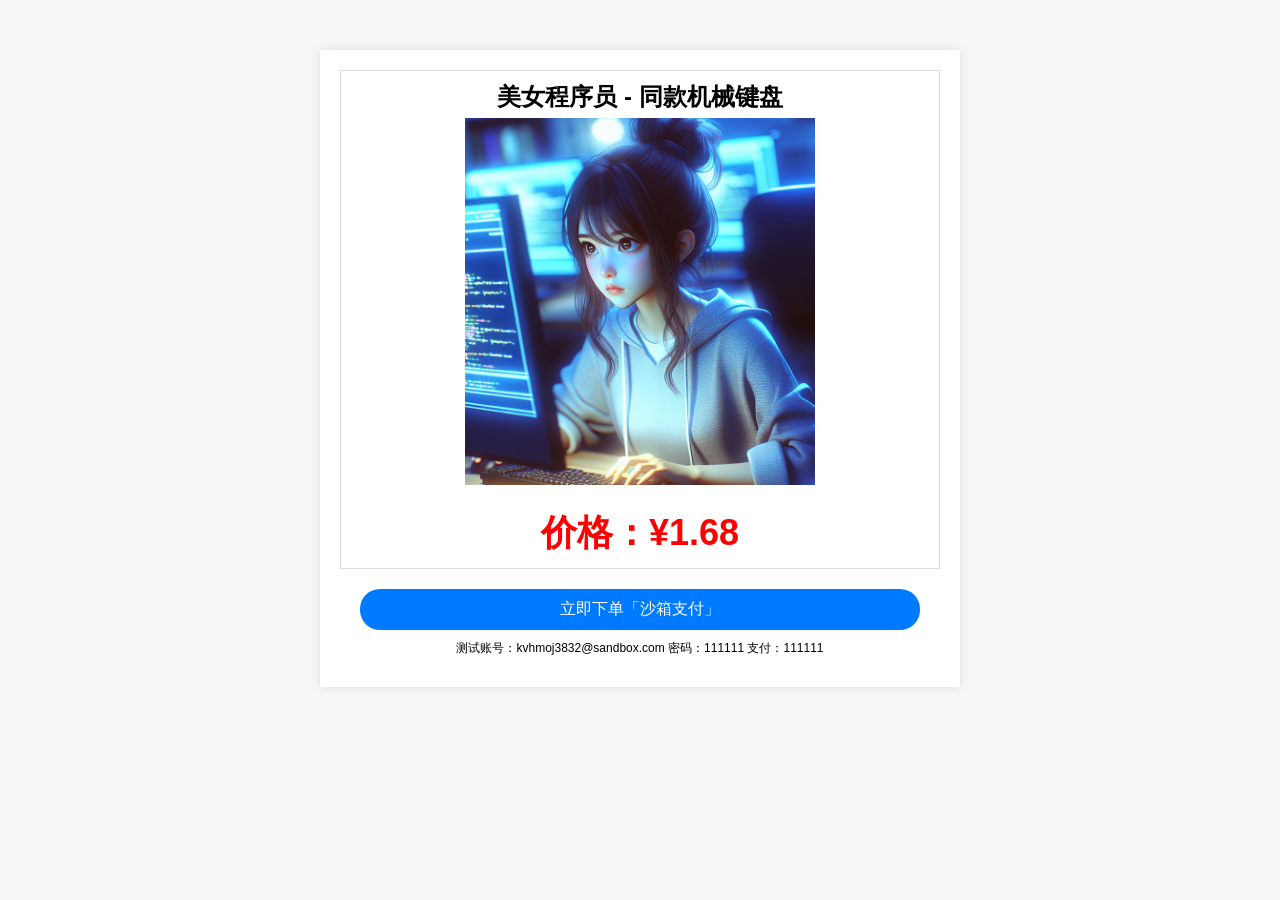
==== docs/dev-ops/nginx/html/index.html @ 2297f90f "回调" ====
<!DOCTYPE html>
<html lang="en">
<head>
    <meta charset="UTF-8">
    <meta name="viewport" content="width=device-width, initial-scale=1.0">
    <title>商品下单支付页</title>
    <style>
    body {
        font-family: Arial, sans-serif;
        margin: 0;
        padding: 0;
        background-color: #f7f7f7;
        text-align: center; /* 添加居中对齐 */
    }
    .container {
        max-width: 600px;
        margin: 50px auto;
        padding: 20px;
        background-color: #fff;
        box-shadow: 0 0 10px rgba(0, 0, 0, 0.1);
    }
    .product-info {
        margin-bottom: 20px;
        border: 1px solid #ddd; /* 添加边框 */
        padding: 10px; /* 添加内边距 */
        text-align: center; /* 添加居中对齐 */
    }
    .product-info h2 {
        margin: 0;
        margin-bottom: 5px;
    }
    .product-info p {
        font-size: 36px; /* 加大字体 */
        font-weight: bold; /* 加粗字体 */
        color: red; /* 字体颜色改为红色 */
        margin: 0; /* 移除默认的margin */
        margin-top: 20px;
    }
    .order-button {
        display: block;
        width: calc(100% - 40px); /* 减去padding的宽度 */
        padding: 10px;
        margin: 10px auto; /* 添加自动外边距实现居中 */
        font-size: 16px;
        color: #fff;
        background-color: #007bff;
        border: none;
        cursor: pointer;
        border-radius: 20px; /* 添加圆角 */
    }
    .order-button:hover {
        background-color: #0056b3;
    }
    .account-info {
        font-size: 12px; /* 设置字体大小为9号 */
        text-align: center; /* 居中对齐 */
        display: block; /* 使span表现得像块级元素 */
        margin: 10px 0; /* 添加上下外边距 */
    }
</style>
</head>
<body>
<div class="container">
    <div class="product-info">
        <h2>美女程序员 - 同款机械键盘</h2>

        <img width="350" src="images/sku-keyboard-001.png"/>
        <p>价格：¥1.68</p>
    </div>
    <button id="orderButton" class="order-button">立即下单「沙箱支付」</button>
    <span class="account-info">测试账号：kvhmoj3832@sandbox.com 密码：111111 支付：111111</span>
</div>

<script>
function getCookie(name) {
    let cookieArr = document.cookie.split(";");
    for(let i = 0; i < cookieArr.length; i++) {
        let cookiePair = cookieArr[i].split("=");
        if(name == cookiePair[0].trim()) {
            return decodeURIComponent(cookiePair[1]);
        }
    }
    return null;
}

document.getElementById('orderButton').addEventListener('click', function() {
    var userId = getCookie("loginToken");
    if (!userId) {
        window.location.href = "login.html"; // 跳转到登录页
        return;
    }

    var productId = "100010090091";
    var url = 'http://192.168.1.106:8080/api/v1/alipay/create_pay_order';

    var requestBody = {
        userId: userId,
        productId: productId
    };

    fetch(url, {
        method: 'POST',
        headers: {
            'Content-Type': 'application/json'
        },
        body: JSON.stringify(requestBody) // 将请求体转换为JSON字符串
    })
    .then(response => response.json()) // 解析JSON格式的响应
    .then(json => {
        if (json.code === "0000") { // 假设成功的code是"0000"
            var formHtml = json.data; // 获取data字段中的HTML表单字符串
            document.body.innerHTML += formHtml; // 将表单添加到页面上
            document.forms[0].submit(); // 自动提交表单
        } else {
            console.error('Error:', json.info); // 输出错误信息
        }
    })
    .catch(error => console.error('Error:', error));
});
</script>
</body>
</html>
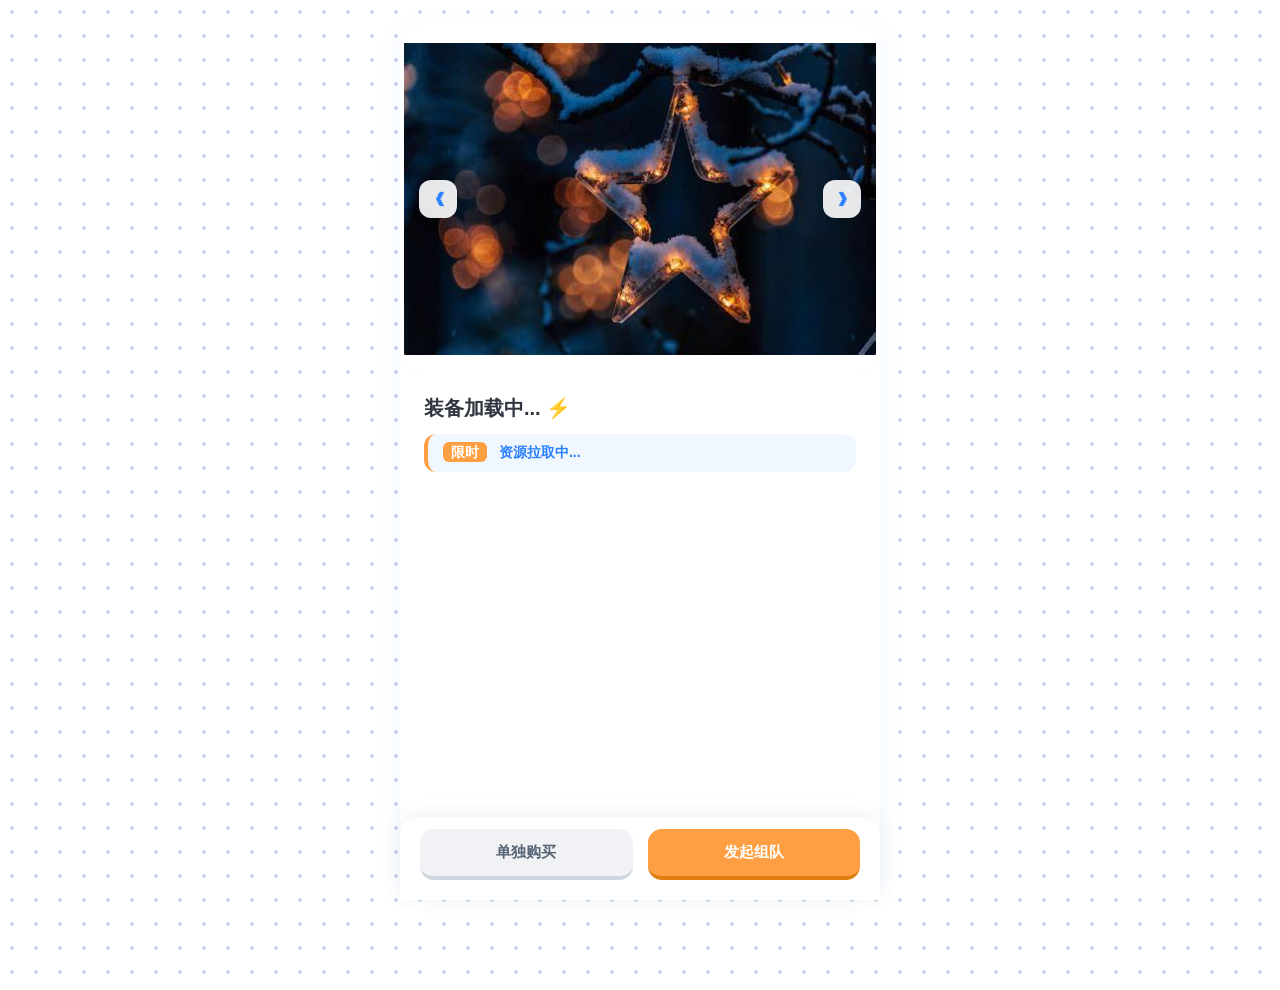
==== commit cfd4314e: "二阶段部署" ====
--- a/docs/dev-ops/nginx/html/index.html
+++ b/docs/dev-ops/nginx/html/index.html
@@ -1,123 +1,484 @@
 <!DOCTYPE html>
-<html lang="en">
+<html lang="zh-CN">
 <head>
     <meta charset="UTF-8">
-    <meta name="viewport" content="width=device-width, initial-scale=1.0">
-    <title>商品下单支付页</title>
+    <meta name="viewport" content="width=device-width, initial-scale=1.0, maximum-scale=1.0, user-scalable=no">
+    <title>S Pay Mall - 潮玩拼团</title>
     <style>
-    body {
-        font-family: Arial, sans-serif;
-        margin: 0;
-        padding: 0;
-        background-color: #f7f7f7;
-        text-align: center; /* 添加居中对齐 */
-    }
-    .container {
-        max-width: 600px;
-        margin: 50px auto;
-        padding: 20px;
-        background-color: #fff;
-        box-shadow: 0 0 10px rgba(0, 0, 0, 0.1);
-    }
-    .product-info {
-        margin-bottom: 20px;
-        border: 1px solid #ddd; /* 添加边框 */
-        padding: 10px; /* 添加内边距 */
-        text-align: center; /* 添加居中对齐 */
-    }
-    .product-info h2 {
-        margin: 0;
-        margin-bottom: 5px;
-    }
-    .product-info p {
-        font-size: 36px; /* 加大字体 */
-        font-weight: bold; /* 加粗字体 */
-        color: red; /* 字体颜色改为红色 */
-        margin: 0; /* 移除默认的margin */
-        margin-top: 20px;
-    }
-    .order-button {
-        display: block;
-        width: calc(100% - 40px); /* 减去padding的宽度 */
-        padding: 10px;
-        margin: 10px auto; /* 添加自动外边距实现居中 */
-        font-size: 16px;
-        color: #fff;
-        background-color: #007bff;
-        border: none;
-        cursor: pointer;
-        border-radius: 20px; /* 添加圆角 */
-    }
-    .order-button:hover {
-        background-color: #0056b3;
-    }
-    .account-info {
-        font-size: 12px; /* 设置字体大小为9号 */
-        text-align: center; /* 居中对齐 */
-        display: block; /* 使span表现得像块级元素 */
-        margin: 10px 0; /* 添加上下外边距 */
-    }
-</style>
+        /* ==========================================
+           1. 活力少年风 - 全局变量与基础样式
+           ========================================== */
+        :root {
+            --primary-color: #2b80ff;
+            --primary-hover: #1a6ff0;
+            --accent-color: #ff9f43;
+            --accent-light: #f0f7ff;
+            --bg-color: #f5f8fc;
+            --text-main: #2d3436;
+            --text-light: #8395a7;
+            --card-shadow: 0 12px 28px rgba(43, 128, 255, 0.08);
+            --jelly-ease: cubic-bezier(0.34, 1.56, 0.64, 1);
+        }
+
+        * {
+            margin: 0; padding: 0; box-sizing: border-box;
+            font-family: 'Nunito', 'PingFang SC', 'Microsoft YaHei', sans-serif;
+            -webkit-tap-highlight-color: transparent;
+        }
+
+        body {
+            background: linear-gradient(135deg, #f5f8fc 0%, #eef2f7 100%);
+            background-image: radial-gradient(#c8d6e5 2px, transparent 2px);
+            background-size: 24px 24px;
+            color: var(--text-main);
+            padding-bottom: 90px; min-height: 100vh;
+        }
+
+        .container {
+            max-width: 480px; margin: 0 auto; background: #ffffff;
+            min-height: 100vh; position: relative; box-shadow: var(--card-shadow);
+        }
+
+        @media (min-width: 481px) {
+            .container {
+                margin-top: 20px; margin-bottom: 20px;
+                min-height: calc(100vh - 40px); border-radius: 24px;
+                overflow: hidden; border: 4px solid #fff;
+            }
+        }
+
+        /* 头像与轮播图 */
+        .user-avatar-container {
+            position: absolute; top: 20px; right: 20px; z-index: 100;
+            display: none; transition: transform 0.4s var(--jelly-ease);
+        }
+        .user-avatar-container:hover { transform: scale(1.15) rotate(8deg); }
+        .user-avatar-container img {
+            width: 48px; height: 48px; border-radius: 14px;
+            border: 3px solid #fff; box-shadow: 0 4px 12px rgba(43, 128, 255, 0.3);
+            object-fit: cover; background-color: #fff;
+        }
+
+        .carousel {
+            position: relative; width: 100%; height: 350px;
+            overflow: hidden; background: #f1f2f6;
+            border-bottom-left-radius: 20px; border-bottom-right-radius: 20px;
+        }
+        .slides { width: 100%; height: 100%; display: flex; }
+        .slide { min-width: 100%; height: 100%; object-fit: contain; background: #fff; }
+        .carousel-btn {
+            position: absolute; top: 50%; transform: translateY(-50%);
+            background: rgba(255, 255, 255, 0.9); color: var(--primary-color);
+            border: none; width: 38px; height: 38px; border-radius: 12px;
+            font-size: 18px; font-weight: bold; display: flex; align-items: center;
+            justify-content: center; cursor: pointer; z-index: 10;
+            box-shadow: 0 4px 10px rgba(0,0,0,0.1); transition: all 0.2s;
+        }
+        .carousel-btn:active {
+            transform: translateY(-50%) scale(0.85); background: var(--primary-color); color: #fff;
+        }
+        .carousel-btn.prev { left: 15px; }
+        .carousel-btn.next { right: 15px; }
+
+        /* 商品信息与拼团列表 */
+        .product-info { padding: 20px 20px 10px; background: #fff; }
+        .product-title { font-size: 20px; font-weight: 800; line-height: 1.4; margin-bottom: 12px; color: #2f3640; }
+        .discount-banner {
+            background: var(--accent-light); color: var(--primary-color);
+            padding: 10px 15px; border-radius: 12px; font-size: 14px; display: inline-block;
+            width: 100%; font-weight: bold; border-left: 4px solid var(--accent-color);
+        }
+        .discount-banner span { background: var(--accent-color); color: white; padding: 2px 8px; border-radius: 6px; margin-right: 8px; font-weight: 800; }
+
+        .group-buy-list { padding: 0 20px; background: #fff; }
+        .group-item { display: flex; align-items: center; justify-content: space-between; padding: 18px 0; border-bottom: 1px solid #f1f2f6; }
+        .group-item:last-child { border-bottom: none; }
+        .user-info { display: flex; align-items: center; gap: 12px; }
+        .user-info .avatar { width: 45px; height: 45px; border-radius: 12px; object-fit: cover; border: 2px solid var(--accent-light); }
+        .user-details h4 { font-size: 16px; margin-bottom: 4px; color: #2f3640; }
+        .user-details p { font-size: 12px; color: var(--text-light); display: flex; align-items: center; }
+
+        .live-dot {
+            width: 6px; height: 6px; background-color: #ff4757; border-radius: 50%;
+            display: inline-block; margin: 0 6px; animation: breathe 1.5s infinite ease-in-out;
+        }
+        @keyframes breathe {
+            0% { opacity: 0.3; box-shadow: 0 0 0px rgba(255, 71, 87, 0); }
+            50% { opacity: 1; box-shadow: 0 0 6px rgba(255, 71, 87, 0.6); }
+            100% { opacity: 0.3; box-shadow: 0 0 0px rgba(255, 71, 87, 0); }
+        }
+
+        .user-details .time { color: var(--primary-color); font-weight: 800; font-family: monospace; font-size: 14px; }
+
+        .join-btn {
+            background: var(--primary-color); color: white; border: none; padding: 8px 16px;
+            border-radius: 10px; font-size: 13px; font-weight: 800; cursor: pointer;
+            box-shadow: 0 4px 10px rgba(43, 128, 255, 0.3); transition: all 0.2s var(--jelly-ease);
+        }
+        .join-btn:hover { background: var(--primary-hover); transform: translateY(-2px); }
+        .join-btn:active { transform: translateY(2px) scale(0.95); box-shadow: 0 2px 5px rgba(43, 128, 255, 0.3); }
+
+        /* 底部操作栏 */
+        .bottom-bar {
+            position: fixed; bottom: 0; left: 0; right: 0; max-width: 480px; margin: 0 auto;
+            background: #fff; display: flex; padding: 12px 20px 20px; box-shadow: 0 -4px 20px rgba(0,0,0,0.06);
+            gap: 15px; z-index: 50; border-top-left-radius: 20px; border-top-right-radius: 20px;
+        }
+        .btn-buy-alone, .btn-buy-group {
+            flex: 1; padding: 14px 0; border: none; border-radius: 14px; font-size: 15px;
+            font-weight: 800; cursor: pointer; transition: all 0.2s cubic-bezier(0.4, 0, 0.2, 1);
+        }
+        .btn-buy-alone { background: #f1f2f6; color: #576574; border-bottom: 4px solid #ced6e0; }
+        .btn-buy-group { background: var(--accent-color); color: white; border-bottom: 4px solid #e17e10; }
+        .btn-buy-alone:active, .btn-buy-group:active { transform: translateY(4px); border-bottom-width: 0px; margin-bottom: 4px; }
+
+        /* 通用弹窗样式 */
+        .modal-overlay {
+            position: fixed; top: 0; left: 0; right: 0; bottom: 0;
+            background: rgba(45, 52, 54, 0.7); backdrop-filter: blur(4px);
+            display: none; justify-content: center; align-items: center; z-index: 1000;
+        }
+        .modal-content {
+            background: #fff; border-radius: 20px; width: 85%; max-width: 320px;
+            padding: 30px 24px; box-shadow: 0 20px 40px rgba(0,0,0,0.2);
+            animation: jellyPop 0.4s var(--jelly-ease) forwards; text-align: center;
+            border-top: 6px solid var(--primary-color);
+        }
+        @keyframes jellyPop { 0% { transform: scale(0.9) translateY(20px); opacity: 0; } 100% { transform: scale(1) translateY(0); opacity: 1; } }
+
+        .payment-title { font-size: 20px; font-weight: 800; margin-bottom: 8px; color: #2d3436; }
+        .payment-amount { font-size: 28px; margin-bottom: 10px; color: var(--accent-color); font-weight: 900; }
+
+        .alipay-logo-text { font-size: 16px; font-weight: bold; margin: 10px 0 25px; color: #00a8ff; display: flex; align-items: center; justify-content: center; gap: 8px;}
+
+        .payment-actions { display: flex; gap: 15px; }
+        .btn-cancel, .btn-confirm {
+            flex: 1; border: none; padding: 12px; border-radius: 12px;
+            cursor: pointer; font-weight: 800; font-size: 15px; transition: all 0.2s;
+        }
+        .btn-cancel { background: #f1f2f6; color: #576574; }
+        .btn-cancel:hover { background: #dfe4ea; }
+        .btn-confirm { background: var(--primary-color); color: white; }
+        .btn-confirm:hover { background: var(--primary-hover); box-shadow: 0 4px 12px rgba(43, 128, 255, 0.4); }
+        .btn-cancel:active, .btn-confirm:active { transform: scale(0.95); }
+    </style>
 </head>
 <body>
+
 <div class="container">
+    <div class="user-avatar-container" id="userAvatar">
+        <img src="" id="topAvatarImg" alt="用户头像">
+    </div>
+
+    <div class="carousel" id="carousel">
+        <div class="slides" id="slides">
+            <img src="./images/sku1.png" class="slide" alt="商品图1">
+            <img src="./images/sku2.png" class="slide" alt="商品图2">
+            <img src="./images/sku3.png" class="slide" alt="商品图3">
+        </div>
+        <button class="carousel-btn prev" id="btnPrev">&#10094;</button>
+        <button class="carousel-btn next" id="btnNext">&#10095;</button>
+    </div>
+
     <div class="product-info">
-        <h2>美女程序员 - 同款机械键盘</h2>
-
-        <img width="350" src="images/sku-keyboard-001.png"/>
-        <p>价格：¥1.68</p>
+        <h2 class="product-title" id="productTitle">装备加载中... ⚡️</h2>
+        <div class="discount-banner" id="discountBanner">
+            <span>限时</span> 资源拉取中...
+        </div>
     </div>
-    <button id="orderButton" class="order-button">立即下单「沙箱支付」</button>
-    <span class="account-info">测试账号：kvhmoj3832@sandbox.com 密码：111111 支付：111111</span>
+
+    <div class="group-buy-list" id="groupBuyList"></div>
+
+    <div class="bottom-bar">
+        <button class="btn-buy-alone buy-btn" id="btnBuyAlone" data-amount="100">单独购买</button>
+        <button class="btn-buy-group buy-btn" id="btnBuyGroup" data-amount="40">发起组队</button>
+    </div>
 </div>
 
+<div class="modal-overlay" id="paymentModal">
+    <div class="modal-content">
+        <div class="payment-title">确认订单并支付 🛒</div>
+        <div class="payment-amount" id="paymentAmountText">¥0</div>
+        <div class="alipay-logo-text">支付方式：🔷 支付宝</div>
+        <div class="payment-actions">
+            <button class="btn-cancel" id="btnCancelPay">取消支付</button>
+            <button class="btn-confirm" id="btnPayNow">立即支付</button>
+        </div>
+    </div>
+</div>
+
 <script>
-function getCookie(name) {
-    let cookieArr = document.cookie.split(";");
-    for(let i = 0; i < cookieArr.length; i++) {
-        let cookiePair = cookieArr[i].split("=");
-        if(name == cookiePair[0].trim()) {
-            return decodeURIComponent(cookiePair[1]);
-        }
-    }
-    return null;
-}
-
-document.getElementById('orderButton').addEventListener('click', function() {
-    var userId = getCookie("loginToken");
-    if (!userId) {
-        window.location.href = "login.html"; // 跳转到登录页
-        return;
-    }
-
-    var productId = "100010090091";
-    var url = 'http://192.168.1.106:8080/api/v1/alipay/create_pay_order';
-
-    var requestBody = {
-        userId: userId,
-        productId: productId
-    };
-
-    fetch(url, {
-        method: 'POST',
-        headers: {
-            'Content-Type': 'application/json'
-        },
-        body: JSON.stringify(requestBody) // 将请求体转换为JSON字符串
-    })
-    .then(response => response.json()) // 解析JSON格式的响应
-    .then(json => {
-        if (json.code === "0000") { // 假设成功的code是"0000"
-            var formHtml = json.data; // 获取data字段中的HTML表单字符串
-            document.body.innerHTML += formHtml; // 将表单添加到页面上
-            document.forms[0].submit(); // 自动提交表单
-        } else {
-            console.error('Error:', json.info); // 输出错误信息
-        }
-    })
-    .catch(error => console.error('Error:', error));
-});
+    document.addEventListener('DOMContentLoaded', () => {
+        // ==========================================
+        // 全局配置与状态变量
+        // ==========================================
+        const BASE_URL = 'http://127.0.0.1:8091';
+        const ALIPAY_BASE_URL = 'http://127.0.0.1:7860';
+
+        // 动态变量：根据后端接口回传的数据填充
+        let globalGoodsId = "9890001";
+        let globalActivityId = 100123;
+
+        // 当前交易上下文状态
+        let tradeContext = {
+            actionType: '', // 'single'(单刷), 'start'(发起), 'join'(加入)
+            teamId: '',
+            amount: 0
+        };
+
+        // ==========================================
+        // 1. 无缝无限轮播图逻辑 (保持不变)
+        // ==========================================
+        const slidesContainer = document.getElementById('slides');
+        const slideElements = document.querySelectorAll('.slide');
+        const totalRealSlides = slideElements.length;
+
+        if (totalRealSlides > 0) {
+            const firstClone = slideElements[0].cloneNode(true);
+            const lastClone = slideElements[totalRealSlides - 1].cloneNode(true);
+            slidesContainer.appendChild(firstClone);
+            slidesContainer.insertBefore(lastClone, slideElements[0]);
+
+            let currentSlide = 1;
+            let isTransitioning = false;
+            slidesContainer.style.transform = `translateX(-${currentSlide * 100}%)`;
+
+            function changeSlide(direction) {
+                if (isTransitioning) return;
+                isTransitioning = true;
+                currentSlide += direction;
+                slidesContainer.style.transition = 'transform 0.4s ease-in-out';
+                slidesContainer.style.transform = `translateX(-${currentSlide * 100}%)`;
+            }
+
+            slidesContainer.addEventListener('transitionend', () => {
+                isTransitioning = false;
+                if (currentSlide === 0) {
+                    slidesContainer.style.transition = 'none';
+                    currentSlide = totalRealSlides;
+                    slidesContainer.style.transform = `translateX(-${currentSlide * 100}%)`;
+                } else if (currentSlide === totalRealSlides + 1) {
+                    slidesContainer.style.transition = 'none';
+                    currentSlide = 1;
+                    slidesContainer.style.transform = `translateX(-${currentSlide * 100}%)`;
+                }
+            });
+
+            document.getElementById('btnPrev').addEventListener('click', () => changeSlide(-1));
+            document.getElementById('btnNext').addEventListener('click', () => changeSlide(1));
+            setInterval(() => changeSlide(1), 3000);
+        }
+
+        // ==========================================
+        // 2. 动态文字头像生成逻辑 (保持不变)
+        // ==========================================
+        function getAvatarDataURI(name) {
+            if (!name) name = "U";
+            const char = name.charAt(0).toUpperCase();
+            const colors = ['#2b80ff', '#ff9f43', '#00cec9', '#6c5ce7', '#00b894', '#e84393'];
+            const color = colors[char.charCodeAt(0) % colors.length] || colors[0];
+            const svg = `<svg xmlns="http://www.w3.org/2000/svg" viewBox="0 0 100 100"><rect width="100" height="100" fill="${color}" rx="25"/><text x="50%" y="50%" font-size="45" fill="#fff" font-weight="900" font-family="sans-serif" text-anchor="middle" dy=".35em">${char}</text></svg>`;
+            return 'data:image/svg+xml;charset=UTF-8,' + encodeURIComponent(svg);
+        }
+
+        function getCookie(name) {
+            const nameEQ = name + "=";
+            const ca = document.cookie.split(';');
+            for(let i = 0; i < ca.length; i++) {
+                let c = ca[i];
+                while (c.charAt(0) === ' ') c = c.substring(1, c.length);
+                if (c.indexOf(nameEQ) === 0) return decodeURIComponent(c.substring(nameEQ.length, c.length));
+            }
+            return null;
+        }
+
+        const username = getCookie('username');
+        const isLoggedIn = !!username;
+
+        if (isLoggedIn) {
+            document.getElementById('topAvatarImg').src = getAvatarDataURI(username);
+            document.getElementById('userAvatar').style.display = 'block';
+        }
+
+        // ==========================================
+        // 3. API 接口对接与动态渲染逻辑
+        // ==========================================
+        function parseTimeToSeconds(timeStr) {
+            if(!timeStr) return 0;
+            const parts = timeStr.split(':');
+            if(parts.length === 3) return parseInt(parts[0]) * 3600 + parseInt(parts[1]) * 60 + parseInt(parts[2]);
+            return 0;
+        }
+
+        async function fetchMarketConfig() {
+            try {
+                const response = await fetch(`${BASE_URL}/api/v1/gbm/index/query_group_buy_market_config`, {
+                    method: 'POST',
+                    headers: { 'Content-Type': 'application/json' },
+                    body: JSON.stringify({
+                        "userId": username || "unknown",
+                        "source": "s01",
+                        "channel": "c01",
+                        "goodsId": "9890001"
+                    })
+                });
+
+                const res = await response.json();
+                if (res.code === "0000" && res.data) {
+                    renderPageData(res.data);
+                } else {
+                    console.error("接口获取失败:", res.info);
+                }
+            } catch (error) {
+                console.error("请求异常:", error);
+            }
+        }
+
+        function renderPageData(data) {
+            const { goods, teamList, teamStatistic, activityId } = data;
+
+            // 更新动态全局变量
+            if (activityId) globalActivityId = activityId;
+            if (goods && goods.goodsId) globalGoodsId = goods.goodsId;
+
+            if (goods && goods.goodsName) {
+                document.getElementById('productTitle').innerText = goods.goodsName;
+            }
+
+            const deductionPrice = goods?.deductionPrice || 0;
+            const userCount = teamStatistic?.allTeamUserCount || 0;
+            document.getElementById('discountBanner').innerHTML = `<span>🔥 BUFF加成</span> 直降 ¥${deductionPrice}, 已有 ${userCount} 玩家加入队伍`;
+
+            // 价格分配：单刷 -> originalPrice, 组队 -> payPrice
+            if(goods) {
+                const btnAlone = document.getElementById('btnBuyAlone');
+                btnAlone.innerText = `单刷 (¥${goods.originalPrice})`;
+                btnAlone.setAttribute('data-amount', goods.originalPrice);
+
+                const btnGroup = document.getElementById('btnBuyGroup');
+                btnGroup.innerText = `发起组队 (¥${goods.payPrice})`;
+                btnGroup.setAttribute('data-amount', goods.payPrice);
+            }
+
+            const groupBuyList = document.getElementById('groupBuyList');
+            groupBuyList.innerHTML = '';
+
+            if (!teamList || teamList.length === 0) {
+                groupBuyList.innerHTML = `<div style="text-align:center; padding: 40px 15px; color: var(--text-light); font-size: 14px; font-weight:bold;">🎮 暂无开放的队伍，快来做房主吧！</div>`;
+            } else {
+                teamList.forEach(team => {
+                    const remainCount = team.targetCount - team.lockCount;
+                    const avatarSrc = getAvatarDataURI(team.userId);
+                    const totalSeconds = parseTimeToSeconds(team.validTimeCountdown);
+
+                    // 加入队伍金额：payPrice
+                    const itemHtml = `
+                    <div class="group-item">
+                        <div class="user-info">
+                            <img class="avatar" src="${avatarSrc}" alt="${team.userId}">
+                            <div class="user-details">
+                                <h4>ID: ${team.userId}</h4>
+                                <p>队伍缺 ${remainCount} 人 <i class="live-dot"></i> <span class="time timer-display" data-time="${totalSeconds}">${team.validTimeCountdown}</span></p>
+                            </div>
+                        </div>
+                        <button class="join-btn buy-btn" data-amount="${goods?.payPrice || 0}" data-team-id="${team.teamId}">加入队伍</button>
+                    </div>`;
+                    groupBuyList.insertAdjacentHTML('beforeend', itemHtml);
+                });
+            }
+        }
+
+        // ==========================================
+        // 4. 点击动作 -> 呼出统一支付弹窗
+        // ==========================================
+        const paymentModal = document.getElementById('paymentModal');
+
+        document.body.addEventListener('click', function(e) {
+            if (e.target.classList.contains('buy-btn')) {
+                const amount = e.target.getAttribute('data-amount');
+
+                if (!isLoggedIn) {
+                    window.location.href = 'login.html';
+                    return;
+                }
+
+                // 判断点击来源并记录到交易上下文
+                tradeContext.amount = amount;
+                if (e.target.id === 'btnBuyAlone') {
+                    tradeContext.actionType = 'single';
+                    tradeContext.teamId = '';
+                } else if (e.target.id === 'btnBuyGroup') {
+                    tradeContext.actionType = 'start';
+                    tradeContext.teamId = '';
+                } else {
+                    tradeContext.actionType = 'join';
+                    tradeContext.teamId = e.target.getAttribute('data-team-id') || "";
+                }
+
+                // 显示支付弹窗及金额
+                document.getElementById('paymentAmountText').innerText = `¥${amount}`;
+                paymentModal.style.display = 'flex';
+            }
+        });
+
+        // ==========================================
+        // 5. 取消支付 与 直接调用支付宝接口
+        // ==========================================
+        document.getElementById('btnCancelPay').addEventListener('click', () => {
+            paymentModal.style.display = 'none'; // 点击取消支付直接关闭窗口
+        });
+
+        document.getElementById('btnPayNow').addEventListener('click', async () => {
+            const marketType = tradeContext.actionType === 'single' ? 0 : 1;
+
+            try {
+                // 访问支付宝创建订单接口
+                const payRes = await fetch(`${ALIPAY_BASE_URL}/api/v1/alipay/create_pay_order`, {
+                    method: 'POST',
+                    headers: { 'Content-Type': 'application/json' },
+                    body: JSON.stringify({
+                        "userId": username,
+                        "productId": globalGoodsId, // 动态读取的 goodsId
+                        "teamId": tradeContext.teamId,
+                        "activityId": globalActivityId, // 动态读取的 activityId
+                        "marketType": marketType // 单刷为0，组队为1
+                    })
+                });
+
+                const payData = await payRes.json();
+
+                if (payData.code === "0000") {
+                    // 获取返回的 HTML 表单并注入自动提交
+                    const formHtml = payData.data;
+                    document.body.insertAdjacentHTML('beforeend', formHtml);
+                    document.forms[document.forms.length - 1].submit();
+                } else {
+                    // 非成功状态
+                    alert("支付失败请稍后再试");
+                }
+            } catch (error) {
+                console.error("创建支付宝订单异常:", error);
+                alert("支付失败请稍后再试");
+            }
+        });
+
+        // 倒计时工具
+        setInterval(() => {
+            document.querySelectorAll('.timer-display').forEach(el => {
+                let t = parseInt(el.getAttribute('data-time') || 0);
+                if(t > 0) {
+                    t--; el.setAttribute('data-time', t);
+                    let h = Math.floor(t / 3600).toString();
+                    let m = Math.floor((t % 3600) / 60).toString().padStart(2, '0');
+                    let s = (t % 60).toString().padStart(2, '0');
+                    el.innerText = `${h}:${m}:${s}`;
+                }
+            });
+        }, 1000);
+
+        // 初始化加载页面数据
+        fetchMarketConfig();
+    });
 </script>
 </body>
-</html>
-
+</html>
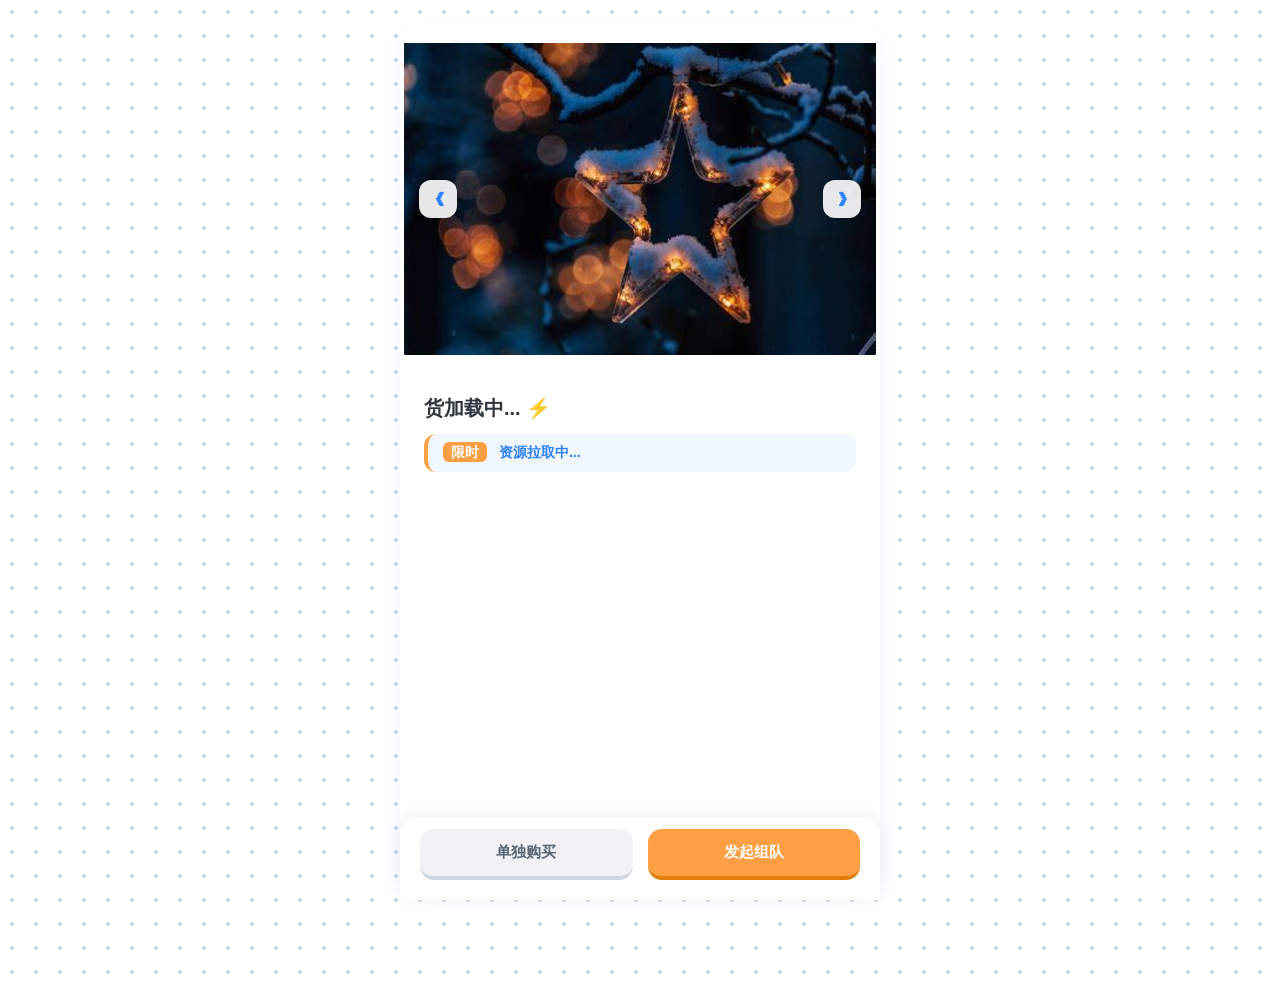
==== commit 6b0c5e21: "二阶段部署" ====
--- a/docs/dev-ops/nginx/html/index.html
+++ b/docs/dev-ops/nginx/html/index.html
@@ -3,165 +3,8 @@
 <head>
     <meta charset="UTF-8">
     <meta name="viewport" content="width=device-width, initial-scale=1.0, maximum-scale=1.0, user-scalable=no">
-    <title>S Pay Mall - 潮玩拼团</title>
-    <style>
-        /* ==========================================
-           1. 活力少年风 - 全局变量与基础样式
-           ========================================== */
-        :root {
-            --primary-color: #2b80ff;
-            --primary-hover: #1a6ff0;
-            --accent-color: #ff9f43;
-            --accent-light: #f0f7ff;
-            --bg-color: #f5f8fc;
-            --text-main: #2d3436;
-            --text-light: #8395a7;
-            --card-shadow: 0 12px 28px rgba(43, 128, 255, 0.08);
-            --jelly-ease: cubic-bezier(0.34, 1.56, 0.64, 1);
-        }
-
-        * {
-            margin: 0; padding: 0; box-sizing: border-box;
-            font-family: 'Nunito', 'PingFang SC', 'Microsoft YaHei', sans-serif;
-            -webkit-tap-highlight-color: transparent;
-        }
-
-        body {
-            background: linear-gradient(135deg, #f5f8fc 0%, #eef2f7 100%);
-            background-image: radial-gradient(#c8d6e5 2px, transparent 2px);
-            background-size: 24px 24px;
-            color: var(--text-main);
-            padding-bottom: 90px; min-height: 100vh;
-        }
-
-        .container {
-            max-width: 480px; margin: 0 auto; background: #ffffff;
-            min-height: 100vh; position: relative; box-shadow: var(--card-shadow);
-        }
-
-        @media (min-width: 481px) {
-            .container {
-                margin-top: 20px; margin-bottom: 20px;
-                min-height: calc(100vh - 40px); border-radius: 24px;
-                overflow: hidden; border: 4px solid #fff;
-            }
-        }
-
-        /* 头像与轮播图 */
-        .user-avatar-container {
-            position: absolute; top: 20px; right: 20px; z-index: 100;
-            display: none; transition: transform 0.4s var(--jelly-ease);
-        }
-        .user-avatar-container:hover { transform: scale(1.15) rotate(8deg); }
-        .user-avatar-container img {
-            width: 48px; height: 48px; border-radius: 14px;
-            border: 3px solid #fff; box-shadow: 0 4px 12px rgba(43, 128, 255, 0.3);
-            object-fit: cover; background-color: #fff;
-        }
-
-        .carousel {
-            position: relative; width: 100%; height: 350px;
-            overflow: hidden; background: #f1f2f6;
-            border-bottom-left-radius: 20px; border-bottom-right-radius: 20px;
-        }
-        .slides { width: 100%; height: 100%; display: flex; }
-        .slide { min-width: 100%; height: 100%; object-fit: contain; background: #fff; }
-        .carousel-btn {
-            position: absolute; top: 50%; transform: translateY(-50%);
-            background: rgba(255, 255, 255, 0.9); color: var(--primary-color);
-            border: none; width: 38px; height: 38px; border-radius: 12px;
-            font-size: 18px; font-weight: bold; display: flex; align-items: center;
-            justify-content: center; cursor: pointer; z-index: 10;
-            box-shadow: 0 4px 10px rgba(0,0,0,0.1); transition: all 0.2s;
-        }
-        .carousel-btn:active {
-            transform: translateY(-50%) scale(0.85); background: var(--primary-color); color: #fff;
-        }
-        .carousel-btn.prev { left: 15px; }
-        .carousel-btn.next { right: 15px; }
-
-        /* 商品信息与拼团列表 */
-        .product-info { padding: 20px 20px 10px; background: #fff; }
-        .product-title { font-size: 20px; font-weight: 800; line-height: 1.4; margin-bottom: 12px; color: #2f3640; }
-        .discount-banner {
-            background: var(--accent-light); color: var(--primary-color);
-            padding: 10px 15px; border-radius: 12px; font-size: 14px; display: inline-block;
-            width: 100%; font-weight: bold; border-left: 4px solid var(--accent-color);
-        }
-        .discount-banner span { background: var(--accent-color); color: white; padding: 2px 8px; border-radius: 6px; margin-right: 8px; font-weight: 800; }
-
-        .group-buy-list { padding: 0 20px; background: #fff; }
-        .group-item { display: flex; align-items: center; justify-content: space-between; padding: 18px 0; border-bottom: 1px solid #f1f2f6; }
-        .group-item:last-child { border-bottom: none; }
-        .user-info { display: flex; align-items: center; gap: 12px; }
-        .user-info .avatar { width: 45px; height: 45px; border-radius: 12px; object-fit: cover; border: 2px solid var(--accent-light); }
-        .user-details h4 { font-size: 16px; margin-bottom: 4px; color: #2f3640; }
-        .user-details p { font-size: 12px; color: var(--text-light); display: flex; align-items: center; }
-
-        .live-dot {
-            width: 6px; height: 6px; background-color: #ff4757; border-radius: 50%;
-            display: inline-block; margin: 0 6px; animation: breathe 1.5s infinite ease-in-out;
-        }
-        @keyframes breathe {
-            0% { opacity: 0.3; box-shadow: 0 0 0px rgba(255, 71, 87, 0); }
-            50% { opacity: 1; box-shadow: 0 0 6px rgba(255, 71, 87, 0.6); }
-            100% { opacity: 0.3; box-shadow: 0 0 0px rgba(255, 71, 87, 0); }
-        }
-
-        .user-details .time { color: var(--primary-color); font-weight: 800; font-family: monospace; font-size: 14px; }
-
-        .join-btn {
-            background: var(--primary-color); color: white; border: none; padding: 8px 16px;
-            border-radius: 10px; font-size: 13px; font-weight: 800; cursor: pointer;
-            box-shadow: 0 4px 10px rgba(43, 128, 255, 0.3); transition: all 0.2s var(--jelly-ease);
-        }
-        .join-btn:hover { background: var(--primary-hover); transform: translateY(-2px); }
-        .join-btn:active { transform: translateY(2px) scale(0.95); box-shadow: 0 2px 5px rgba(43, 128, 255, 0.3); }
-
-        /* 底部操作栏 */
-        .bottom-bar {
-            position: fixed; bottom: 0; left: 0; right: 0; max-width: 480px; margin: 0 auto;
-            background: #fff; display: flex; padding: 12px 20px 20px; box-shadow: 0 -4px 20px rgba(0,0,0,0.06);
-            gap: 15px; z-index: 50; border-top-left-radius: 20px; border-top-right-radius: 20px;
-        }
-        .btn-buy-alone, .btn-buy-group {
-            flex: 1; padding: 14px 0; border: none; border-radius: 14px; font-size: 15px;
-            font-weight: 800; cursor: pointer; transition: all 0.2s cubic-bezier(0.4, 0, 0.2, 1);
-        }
-        .btn-buy-alone { background: #f1f2f6; color: #576574; border-bottom: 4px solid #ced6e0; }
-        .btn-buy-group { background: var(--accent-color); color: white; border-bottom: 4px solid #e17e10; }
-        .btn-buy-alone:active, .btn-buy-group:active { transform: translateY(4px); border-bottom-width: 0px; margin-bottom: 4px; }
-
-        /* 通用弹窗样式 */
-        .modal-overlay {
-            position: fixed; top: 0; left: 0; right: 0; bottom: 0;
-            background: rgba(45, 52, 54, 0.7); backdrop-filter: blur(4px);
-            display: none; justify-content: center; align-items: center; z-index: 1000;
-        }
-        .modal-content {
-            background: #fff; border-radius: 20px; width: 85%; max-width: 320px;
-            padding: 30px 24px; box-shadow: 0 20px 40px rgba(0,0,0,0.2);
-            animation: jellyPop 0.4s var(--jelly-ease) forwards; text-align: center;
-            border-top: 6px solid var(--primary-color);
-        }
-        @keyframes jellyPop { 0% { transform: scale(0.9) translateY(20px); opacity: 0; } 100% { transform: scale(1) translateY(0); opacity: 1; } }
-
-        .payment-title { font-size: 20px; font-weight: 800; margin-bottom: 8px; color: #2d3436; }
-        .payment-amount { font-size: 28px; margin-bottom: 10px; color: var(--accent-color); font-weight: 900; }
-
-        .alipay-logo-text { font-size: 16px; font-weight: bold; margin: 10px 0 25px; color: #00a8ff; display: flex; align-items: center; justify-content: center; gap: 8px;}
-
-        .payment-actions { display: flex; gap: 15px; }
-        .btn-cancel, .btn-confirm {
-            flex: 1; border: none; padding: 12px; border-radius: 12px;
-            cursor: pointer; font-weight: 800; font-size: 15px; transition: all 0.2s;
-        }
-        .btn-cancel { background: #f1f2f6; color: #576574; }
-        .btn-cancel:hover { background: #dfe4ea; }
-        .btn-confirm { background: var(--primary-color); color: white; }
-        .btn-confirm:hover { background: var(--primary-hover); box-shadow: 0 4px 12px rgba(43, 128, 255, 0.4); }
-        .btn-cancel:active, .btn-confirm:active { transform: scale(0.95); }
-    </style>
+    <title>crazy拼团系统</title>
+    <link rel="stylesheet" href="./CSS/index.css">
 </head>
 <body>
 
@@ -181,7 +24,7 @@
     </div>
 
     <div class="product-info">
-        <h2 class="product-title" id="productTitle">装备加载中... ⚡️</h2>
+        <h2 class="product-title" id="productTitle">货加载中... ⚡️</h2>
         <div class="discount-banner" id="discountBanner">
             <span>限时</span> 资源拉取中...
         </div>
@@ -207,278 +50,6 @@
     </div>
 </div>
 
-<script>
-    document.addEventListener('DOMContentLoaded', () => {
-        // ==========================================
-        // 全局配置与状态变量
-        // ==========================================
-        const BASE_URL = 'http://127.0.0.1:8091';
-        const ALIPAY_BASE_URL = 'http://127.0.0.1:7860';
-
-        // 动态变量：根据后端接口回传的数据填充
-        let globalGoodsId = "9890001";
-        let globalActivityId = 100123;
-
-        // 当前交易上下文状态
-        let tradeContext = {
-            actionType: '', // 'single'(单刷), 'start'(发起), 'join'(加入)
-            teamId: '',
-            amount: 0
-        };
-
-        // ==========================================
-        // 1. 无缝无限轮播图逻辑 (保持不变)
-        // ==========================================
-        const slidesContainer = document.getElementById('slides');
-        const slideElements = document.querySelectorAll('.slide');
-        const totalRealSlides = slideElements.length;
-
-        if (totalRealSlides > 0) {
-            const firstClone = slideElements[0].cloneNode(true);
-            const lastClone = slideElements[totalRealSlides - 1].cloneNode(true);
-            slidesContainer.appendChild(firstClone);
-            slidesContainer.insertBefore(lastClone, slideElements[0]);
-
-            let currentSlide = 1;
-            let isTransitioning = false;
-            slidesContainer.style.transform = `translateX(-${currentSlide * 100}%)`;
-
-            function changeSlide(direction) {
-                if (isTransitioning) return;
-                isTransitioning = true;
-                currentSlide += direction;
-                slidesContainer.style.transition = 'transform 0.4s ease-in-out';
-                slidesContainer.style.transform = `translateX(-${currentSlide * 100}%)`;
-            }
-
-            slidesContainer.addEventListener('transitionend', () => {
-                isTransitioning = false;
-                if (currentSlide === 0) {
-                    slidesContainer.style.transition = 'none';
-                    currentSlide = totalRealSlides;
-                    slidesContainer.style.transform = `translateX(-${currentSlide * 100}%)`;
-                } else if (currentSlide === totalRealSlides + 1) {
-                    slidesContainer.style.transition = 'none';
-                    currentSlide = 1;
-                    slidesContainer.style.transform = `translateX(-${currentSlide * 100}%)`;
-                }
-            });
-
-            document.getElementById('btnPrev').addEventListener('click', () => changeSlide(-1));
-            document.getElementById('btnNext').addEventListener('click', () => changeSlide(1));
-            setInterval(() => changeSlide(1), 3000);
-        }
-
-        // ==========================================
-        // 2. 动态文字头像生成逻辑 (保持不变)
-        // ==========================================
-        function getAvatarDataURI(name) {
-            if (!name) name = "U";
-            const char = name.charAt(0).toUpperCase();
-            const colors = ['#2b80ff', '#ff9f43', '#00cec9', '#6c5ce7', '#00b894', '#e84393'];
-            const color = colors[char.charCodeAt(0) % colors.length] || colors[0];
-            const svg = `<svg xmlns="http://www.w3.org/2000/svg" viewBox="0 0 100 100"><rect width="100" height="100" fill="${color}" rx="25"/><text x="50%" y="50%" font-size="45" fill="#fff" font-weight="900" font-family="sans-serif" text-anchor="middle" dy=".35em">${char}</text></svg>`;
-            return 'data:image/svg+xml;charset=UTF-8,' + encodeURIComponent(svg);
-        }
-
-        function getCookie(name) {
-            const nameEQ = name + "=";
-            const ca = document.cookie.split(';');
-            for(let i = 0; i < ca.length; i++) {
-                let c = ca[i];
-                while (c.charAt(0) === ' ') c = c.substring(1, c.length);
-                if (c.indexOf(nameEQ) === 0) return decodeURIComponent(c.substring(nameEQ.length, c.length));
-            }
-            return null;
-        }
-
-        const username = getCookie('username');
-        const isLoggedIn = !!username;
-
-        if (isLoggedIn) {
-            document.getElementById('topAvatarImg').src = getAvatarDataURI(username);
-            document.getElementById('userAvatar').style.display = 'block';
-        }
-
-        // ==========================================
-        // 3. API 接口对接与动态渲染逻辑
-        // ==========================================
-        function parseTimeToSeconds(timeStr) {
-            if(!timeStr) return 0;
-            const parts = timeStr.split(':');
-            if(parts.length === 3) return parseInt(parts[0]) * 3600 + parseInt(parts[1]) * 60 + parseInt(parts[2]);
-            return 0;
-        }
-
-        async function fetchMarketConfig() {
-            try {
-                const response = await fetch(`${BASE_URL}/api/v1/gbm/index/query_group_buy_market_config`, {
-                    method: 'POST',
-                    headers: { 'Content-Type': 'application/json' },
-                    body: JSON.stringify({
-                        "userId": username || "unknown",
-                        "source": "s01",
-                        "channel": "c01",
-                        "goodsId": "9890001"
-                    })
-                });
-
-                const res = await response.json();
-                if (res.code === "0000" && res.data) {
-                    renderPageData(res.data);
-                } else {
-                    console.error("接口获取失败:", res.info);
-                }
-            } catch (error) {
-                console.error("请求异常:", error);
-            }
-        }
-
-        function renderPageData(data) {
-            const { goods, teamList, teamStatistic, activityId } = data;
-
-            // 更新动态全局变量
-            if (activityId) globalActivityId = activityId;
-            if (goods && goods.goodsId) globalGoodsId = goods.goodsId;
-
-            if (goods && goods.goodsName) {
-                document.getElementById('productTitle').innerText = goods.goodsName;
-            }
-
-            const deductionPrice = goods?.deductionPrice || 0;
-            const userCount = teamStatistic?.allTeamUserCount || 0;
-            document.getElementById('discountBanner').innerHTML = `<span>🔥 BUFF加成</span> 直降 ¥${deductionPrice}, 已有 ${userCount} 玩家加入队伍`;
-
-            // 价格分配：单刷 -> originalPrice, 组队 -> payPrice
-            if(goods) {
-                const btnAlone = document.getElementById('btnBuyAlone');
-                btnAlone.innerText = `单刷 (¥${goods.originalPrice})`;
-                btnAlone.setAttribute('data-amount', goods.originalPrice);
-
-                const btnGroup = document.getElementById('btnBuyGroup');
-                btnGroup.innerText = `发起组队 (¥${goods.payPrice})`;
-                btnGroup.setAttribute('data-amount', goods.payPrice);
-            }
-
-            const groupBuyList = document.getElementById('groupBuyList');
-            groupBuyList.innerHTML = '';
-
-            if (!teamList || teamList.length === 0) {
-                groupBuyList.innerHTML = `<div style="text-align:center; padding: 40px 15px; color: var(--text-light); font-size: 14px; font-weight:bold;">🎮 暂无开放的队伍，快来做房主吧！</div>`;
-            } else {
-                teamList.forEach(team => {
-                    const remainCount = team.targetCount - team.lockCount;
-                    const avatarSrc = getAvatarDataURI(team.userId);
-                    const totalSeconds = parseTimeToSeconds(team.validTimeCountdown);
-
-                    // 加入队伍金额：payPrice
-                    const itemHtml = `
-                    <div class="group-item">
-                        <div class="user-info">
-                            <img class="avatar" src="${avatarSrc}" alt="${team.userId}">
-                            <div class="user-details">
-                                <h4>ID: ${team.userId}</h4>
-                                <p>队伍缺 ${remainCount} 人 <i class="live-dot"></i> <span class="time timer-display" data-time="${totalSeconds}">${team.validTimeCountdown}</span></p>
-                            </div>
-                        </div>
-                        <button class="join-btn buy-btn" data-amount="${goods?.payPrice || 0}" data-team-id="${team.teamId}">加入队伍</button>
-                    </div>`;
-                    groupBuyList.insertAdjacentHTML('beforeend', itemHtml);
-                });
-            }
-        }
-
-        // ==========================================
-        // 4. 点击动作 -> 呼出统一支付弹窗
-        // ==========================================
-        const paymentModal = document.getElementById('paymentModal');
-
-        document.body.addEventListener('click', function(e) {
-            if (e.target.classList.contains('buy-btn')) {
-                const amount = e.target.getAttribute('data-amount');
-
-                if (!isLoggedIn) {
-                    window.location.href = 'login.html';
-                    return;
-                }
-
-                // 判断点击来源并记录到交易上下文
-                tradeContext.amount = amount;
-                if (e.target.id === 'btnBuyAlone') {
-                    tradeContext.actionType = 'single';
-                    tradeContext.teamId = '';
-                } else if (e.target.id === 'btnBuyGroup') {
-                    tradeContext.actionType = 'start';
-                    tradeContext.teamId = '';
-                } else {
-                    tradeContext.actionType = 'join';
-                    tradeContext.teamId = e.target.getAttribute('data-team-id') || "";
-                }
-
-                // 显示支付弹窗及金额
-                document.getElementById('paymentAmountText').innerText = `¥${amount}`;
-                paymentModal.style.display = 'flex';
-            }
-        });
-
-        // ==========================================
-        // 5. 取消支付 与 直接调用支付宝接口
-        // ==========================================
-        document.getElementById('btnCancelPay').addEventListener('click', () => {
-            paymentModal.style.display = 'none'; // 点击取消支付直接关闭窗口
-        });
-
-        document.getElementById('btnPayNow').addEventListener('click', async () => {
-            const marketType = tradeContext.actionType === 'single' ? 0 : 1;
-
-            try {
-                // 访问支付宝创建订单接口
-                const payRes = await fetch(`${ALIPAY_BASE_URL}/api/v1/alipay/create_pay_order`, {
-                    method: 'POST',
-                    headers: { 'Content-Type': 'application/json' },
-                    body: JSON.stringify({
-                        "userId": username,
-                        "productId": globalGoodsId, // 动态读取的 goodsId
-                        "teamId": tradeContext.teamId,
-                        "activityId": globalActivityId, // 动态读取的 activityId
-                        "marketType": marketType // 单刷为0，组队为1
-                    })
-                });
-
-                const payData = await payRes.json();
-
-                if (payData.code === "0000") {
-                    // 获取返回的 HTML 表单并注入自动提交
-                    const formHtml = payData.data;
-                    document.body.insertAdjacentHTML('beforeend', formHtml);
-                    document.forms[document.forms.length - 1].submit();
-                } else {
-                    // 非成功状态
-                    alert("支付失败请稍后再试");
-                }
-            } catch (error) {
-                console.error("创建支付宝订单异常:", error);
-                alert("支付失败请稍后再试");
-            }
-        });
-
-        // 倒计时工具
-        setInterval(() => {
-            document.querySelectorAll('.timer-display').forEach(el => {
-                let t = parseInt(el.getAttribute('data-time') || 0);
-                if(t > 0) {
-                    t--; el.setAttribute('data-time', t);
-                    let h = Math.floor(t / 3600).toString();
-                    let m = Math.floor((t % 3600) / 60).toString().padStart(2, '0');
-                    let s = (t % 60).toString().padStart(2, '0');
-                    el.innerText = `${h}:${m}:${s}`;
-                }
-            });
-        }, 1000);
-
-        // 初始化加载页面数据
-        fetchMarketConfig();
-    });
-</script>
+<script src="./js/index.js"></script>
 </body>
 </html>
--- a/docs/dev-ops/nginx/html/CSS/index.css
+++ b/docs/dev-ops/nginx/html/CSS/index.css
@@ -0,0 +1,156 @@
+/* ==========================================
+   1. 活力少年风 - 全局变量与基础样式
+   ========================================== */
+:root {
+    --primary-color: #2b80ff;
+    --primary-hover: #1a6ff0;
+    --accent-color: #ff9f43;
+    --accent-light: #f0f7ff;
+    --bg-color: #f5f8fc;
+    --text-main: #2d3436;
+    --text-light: #8395a7;
+    --card-shadow: 0 12px 28px rgba(43, 128, 255, 0.08);
+    --jelly-ease: cubic-bezier(0.34, 1.56, 0.64, 1);
+}
+
+* {
+    margin: 0; padding: 0; box-sizing: border-box;
+    font-family: 'Nunito', 'PingFang SC', 'Microsoft YaHei', sans-serif;
+    -webkit-tap-highlight-color: transparent;
+}
+
+body {
+    background: linear-gradient(135deg, #f5f8fc 0%, #eef2f7 100%);
+    background-image: radial-gradient(#c8d6e5 2px, transparent 2px);
+    background-size: 24px 24px;
+    color: var(--text-main);
+    padding-bottom: 90px; min-height: 100vh;
+}
+
+.container {
+    max-width: 480px; margin: 0 auto; background: #ffffff;
+    min-height: 100vh; position: relative; box-shadow: var(--card-shadow);
+}
+
+@media (min-width: 481px) {
+    .container {
+        margin-top: 20px; margin-bottom: 20px;
+        min-height: calc(100vh - 40px); border-radius: 24px;
+        overflow: hidden; border: 4px solid #fff;
+    }
+}
+
+/* 头像与轮播图 */
+.user-avatar-container {
+    position: absolute; top: 20px; right: 20px; z-index: 100;
+    display: none; transition: transform 0.4s var(--jelly-ease);
+}
+.user-avatar-container:hover { transform: scale(1.15) rotate(8deg); }
+.user-avatar-container img {
+    width: 48px; height: 48px; border-radius: 14px;
+    border: 3px solid #fff; box-shadow: 0 4px 12px rgba(43, 128, 255, 0.3);
+    object-fit: cover; background-color: #fff;
+}
+
+.carousel {
+    position: relative; width: 100%; height: 350px;
+    overflow: hidden; background: #f1f2f6;
+    border-bottom-left-radius: 20px; border-bottom-right-radius: 20px;
+}
+.slides { width: 100%; height: 100%; display: flex; }
+.slide { min-width: 100%; height: 100%; object-fit: contain; background: #fff; }
+.carousel-btn {
+    position: absolute; top: 50%; transform: translateY(-50%);
+    background: rgba(255, 255, 255, 0.9); color: var(--primary-color);
+    border: none; width: 38px; height: 38px; border-radius: 12px;
+    font-size: 18px; font-weight: bold; display: flex; align-items: center;
+    justify-content: center; cursor: pointer; z-index: 10;
+    box-shadow: 0 4px 10px rgba(0,0,0,0.1); transition: all 0.2s;
+}
+.carousel-btn:active {
+    transform: translateY(-50%) scale(0.85); background: var(--primary-color); color: #fff;
+}
+.carousel-btn.prev { left: 15px; }
+.carousel-btn.next { right: 15px; }
+
+/* 商品信息与拼团列表 */
+.product-info { padding: 20px 20px 10px; background: #fff; }
+.product-title { font-size: 20px; font-weight: 800; line-height: 1.4; margin-bottom: 12px; color: #2f3640; }
+.discount-banner {
+    background: var(--accent-light); color: var(--primary-color);
+    padding: 10px 15px; border-radius: 12px; font-size: 14px; display: inline-block;
+    width: 100%; font-weight: bold; border-left: 4px solid var(--accent-color);
+}
+.discount-banner span { background: var(--accent-color); color: white; padding: 2px 8px; border-radius: 6px; margin-right: 8px; font-weight: 800; }
+
+.group-buy-list { padding: 0 20px; background: #fff; }
+.group-item { display: flex; align-items: center; justify-content: space-between; padding: 18px 0; border-bottom: 1px solid #f1f2f6; }
+.group-item:last-child { border-bottom: none; }
+.user-info { display: flex; align-items: center; gap: 12px; }
+.user-info .avatar { width: 45px; height: 45px; border-radius: 12px; object-fit: cover; border: 2px solid var(--accent-light); }
+.user-details h4 { font-size: 16px; margin-bottom: 4px; color: #2f3640; }
+.user-details p { font-size: 12px; color: var(--text-light); display: flex; align-items: center; }
+
+.live-dot {
+    width: 6px; height: 6px; background-color: #ff4757; border-radius: 50%;
+    display: inline-block; margin: 0 6px; animation: breathe 1.5s infinite ease-in-out;
+}
+@keyframes breathe {
+    0% { opacity: 0.3; box-shadow: 0 0 0px rgba(255, 71, 87, 0); }
+    50% { opacity: 1; box-shadow: 0 0 6px rgba(255, 71, 87, 0.6); }
+    100% { opacity: 0.3; box-shadow: 0 0 0px rgba(255, 71, 87, 0); }
+}
+
+.user-details .time { color: var(--primary-color); font-weight: 800; font-family: monospace; font-size: 14px; }
+
+.join-btn {
+    background: var(--primary-color); color: white; border: none; padding: 8px 16px;
+    border-radius: 10px; font-size: 13px; font-weight: 800; cursor: pointer;
+    box-shadow: 0 4px 10px rgba(43, 128, 255, 0.3); transition: all 0.2s var(--jelly-ease);
+}
+.join-btn:hover { background: var(--primary-hover); transform: translateY(-2px); }
+.join-btn:active { transform: translateY(2px) scale(0.95); box-shadow: 0 2px 5px rgba(43, 128, 255, 0.3); }
+
+/* 底部操作栏 */
+.bottom-bar {
+    position: fixed; bottom: 0; left: 0; right: 0; max-width: 480px; margin: 0 auto;
+    background: #fff; display: flex; padding: 12px 20px 20px; box-shadow: 0 -4px 20px rgba(0,0,0,0.06);
+    gap: 15px; z-index: 50; border-top-left-radius: 20px; border-top-right-radius: 20px;
+}
+.btn-buy-alone, .btn-buy-group {
+    flex: 1; padding: 14px 0; border: none; border-radius: 14px; font-size: 15px;
+    font-weight: 800; cursor: pointer; transition: all 0.2s cubic-bezier(0.4, 0, 0.2, 1);
+}
+.btn-buy-alone { background: #f1f2f6; color: #576574; border-bottom: 4px solid #ced6e0; }
+.btn-buy-group { background: var(--accent-color); color: white; border-bottom: 4px solid #e17e10; }
+.btn-buy-alone:active, .btn-buy-group:active { transform: translateY(4px); border-bottom-width: 0px; margin-bottom: 4px; }
+
+/* 通用弹窗样式 */
+.modal-overlay {
+    position: fixed; top: 0; left: 0; right: 0; bottom: 0;
+    background: rgba(45, 52, 54, 0.7); backdrop-filter: blur(4px);
+    display: none; justify-content: center; align-items: center; z-index: 1000;
+}
+.modal-content {
+    background: #fff; border-radius: 20px; width: 85%; max-width: 320px;
+    padding: 30px 24px; box-shadow: 0 20px 40px rgba(0,0,0,0.2);
+    animation: jellyPop 0.4s var(--jelly-ease) forwards; text-align: center;
+    border-top: 6px solid var(--primary-color);
+}
+@keyframes jellyPop { 0% { transform: scale(0.9) translateY(20px); opacity: 0; } 100% { transform: scale(1) translateY(0); opacity: 1; } }
+
+.payment-title { font-size: 20px; font-weight: 800; margin-bottom: 8px; color: #2d3436; }
+.payment-amount { font-size: 28px; margin-bottom: 10px; color: var(--accent-color); font-weight: 900; }
+
+.alipay-logo-text { font-size: 16px; font-weight: bold; margin: 10px 0 25px; color: #00a8ff; display: flex; align-items: center; justify-content: center; gap: 8px;}
+
+.payment-actions { display: flex; gap: 15px; }
+.btn-cancel, .btn-confirm {
+    flex: 1; border: none; padding: 12px; border-radius: 12px;
+    cursor: pointer; font-weight: 800; font-size: 15px; transition: all 0.2s;
+}
+.btn-cancel { background: #f1f2f6; color: #576574; }
+.btn-cancel:hover { background: #dfe4ea; }
+.btn-confirm { background: var(--primary-color); color: white; }
+.btn-confirm:hover { background: var(--primary-hover); box-shadow: 0 4px 12px rgba(43, 128, 255, 0.4); }
+.btn-cancel:active, .btn-confirm:active { transform: scale(0.95); }
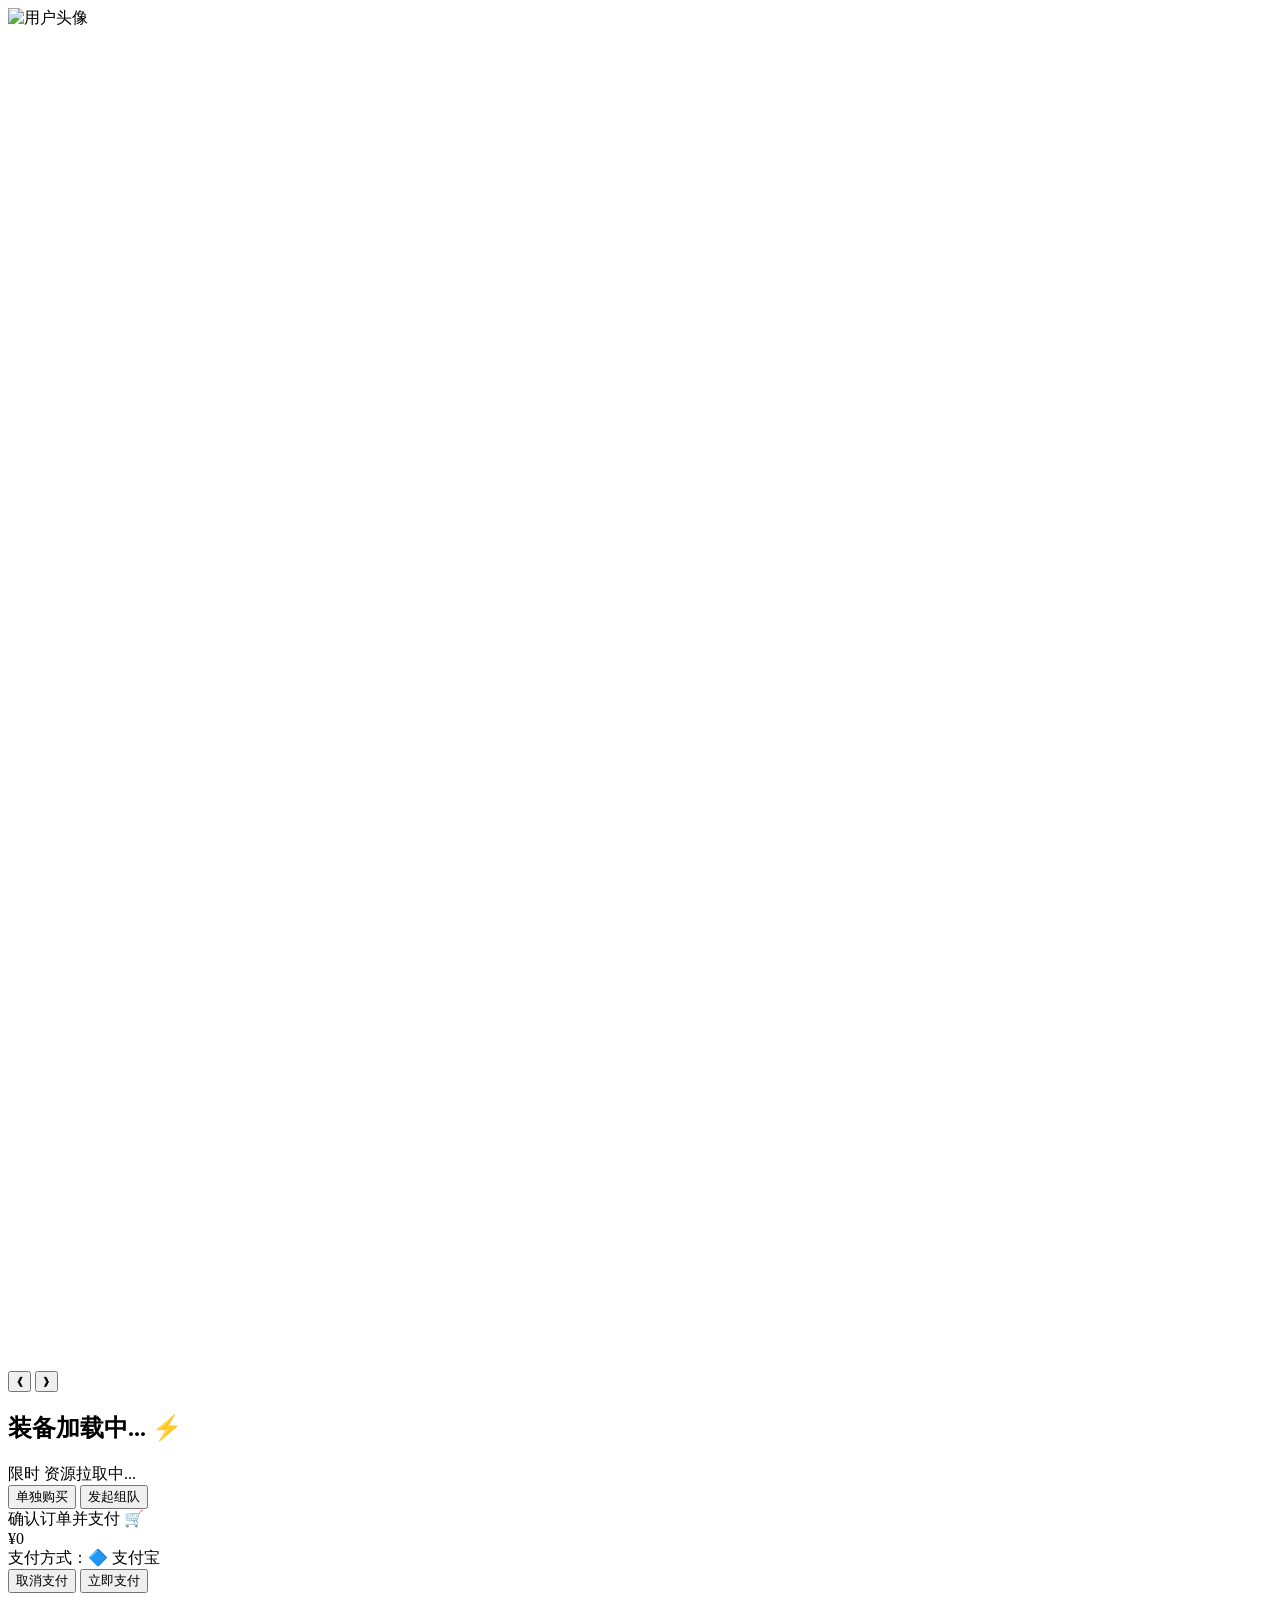
==== commit 0d1f3dc9: "二阶段部署" ====
--- a/docs/dev-ops/nginx/html/index.html
+++ b/docs/dev-ops/nginx/html/index.html
@@ -3,8 +3,8 @@
 <head>
     <meta charset="UTF-8">
     <meta name="viewport" content="width=device-width, initial-scale=1.0, maximum-scale=1.0, user-scalable=no">
-    <title>crazy拼团系统</title>
-    <link rel="stylesheet" href="./CSS/index.css">
+    <title>carazy拼团活动</title>
+    <link rel="stylesheet" href="./css/index.css">
 </head>
 <body>
 
@@ -24,7 +24,7 @@
     </div>
 
     <div class="product-info">
-        <h2 class="product-title" id="productTitle">货加载中... ⚡️</h2>
+        <h2 class="product-title" id="productTitle">装备加载中... ⚡️</h2>
         <div class="discount-banner" id="discountBanner">
             <span>限时</span> 资源拉取中...
         </div>
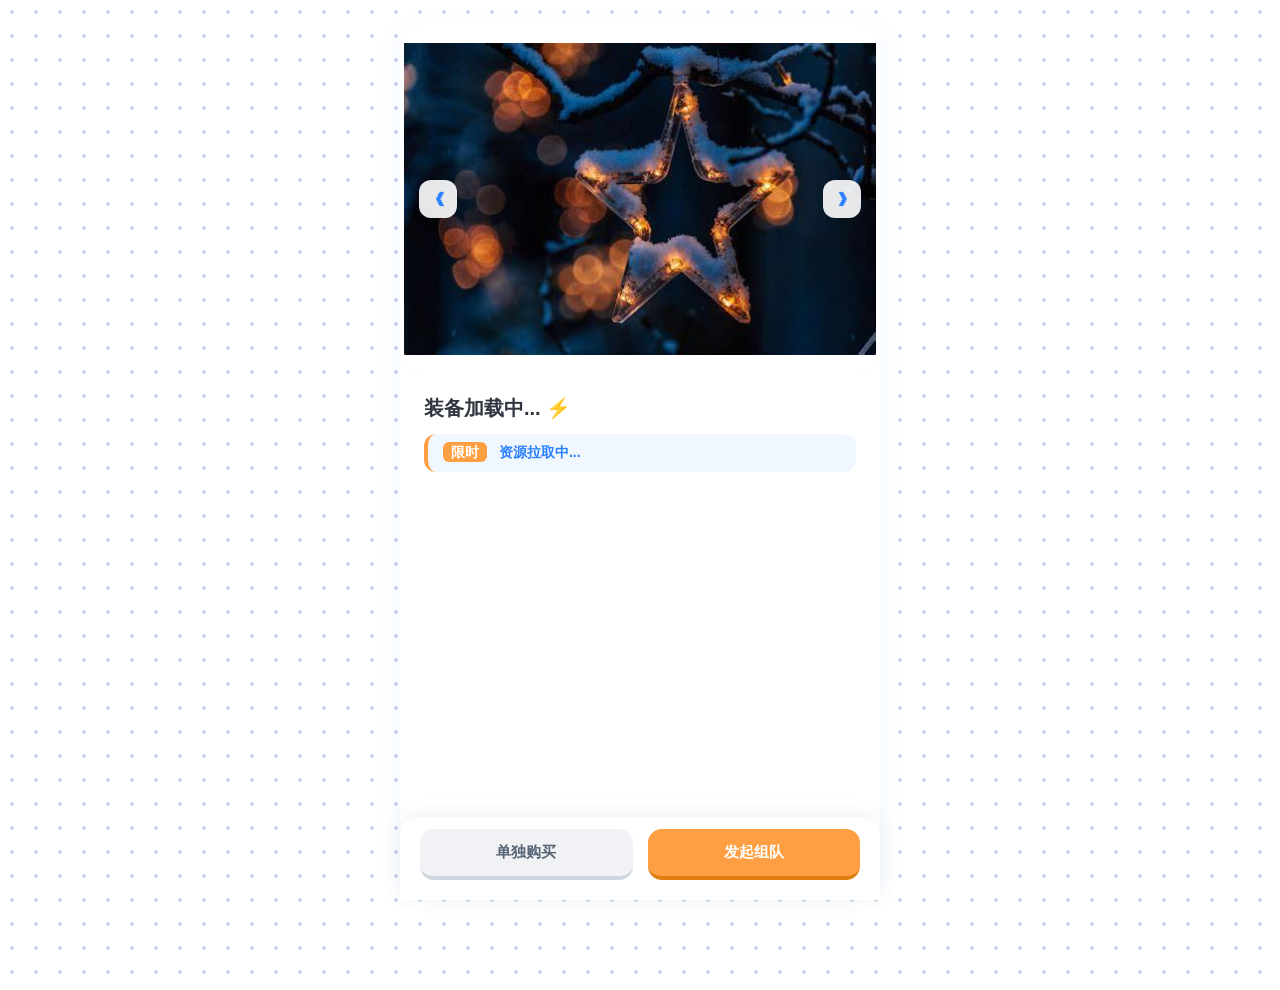
==== commit 653ea180: "二阶段部署" ====
--- a/docs/dev-ops/nginx/html/index.html
+++ b/docs/dev-ops/nginx/html/index.html
@@ -4,7 +4,7 @@
     <meta charset="UTF-8">
     <meta name="viewport" content="width=device-width, initial-scale=1.0, maximum-scale=1.0, user-scalable=no">
     <title>carazy拼团活动</title>
-    <link rel="stylesheet" href="./css/index.css">
+    <link rel="stylesheet" href="./CSS/index.css">
 </head>
 <body>
 
--- a/docs/dev-ops/nginx/html/CSS/index.css
+++ b/docs/dev-ops/nginx/html/CSS/index.css
@@ -0,0 +1,156 @@
+/* ==========================================
+   1. 活力少年风 - 全局变量与基础样式
+   ========================================== */
+:root {
+    --primary-color: #2b80ff;
+    --primary-hover: #1a6ff0;
+    --accent-color: #ff9f43;
+    --accent-light: #f0f7ff;
+    --bg-color: #f5f8fc;
+    --text-main: #2d3436;
+    --text-light: #8395a7;
+    --card-shadow: 0 12px 28px rgba(43, 128, 255, 0.08);
+    --jelly-ease: cubic-bezier(0.34, 1.56, 0.64, 1);
+}
+
+* {
+    margin: 0; padding: 0; box-sizing: border-box;
+    font-family: 'Nunito', 'PingFang SC', 'Microsoft YaHei', sans-serif;
+    -webkit-tap-highlight-color: transparent;
+}
+
+body {
+    background: linear-gradient(135deg, #f5f8fc 0%, #eef2f7 100%);
+    background-image: radial-gradient(#c8d6e5 2px, transparent 2px);
+    background-size: 24px 24px;
+    color: var(--text-main);
+    padding-bottom: 90px; min-height: 100vh;
+}
+
+.container {
+    max-width: 480px; margin: 0 auto; background: #ffffff;
+    min-height: 100vh; position: relative; box-shadow: var(--card-shadow);
+}
+
+@media (min-width: 481px) {
+    .container {
+        margin-top: 20px; margin-bottom: 20px;
+        min-height: calc(100vh - 40px); border-radius: 24px;
+        overflow: hidden; border: 4px solid #fff;
+    }
+}
+
+/* 头像与轮播图 */
+.user-avatar-container {
+    position: absolute; top: 20px; right: 20px; z-index: 100;
+    display: none; transition: transform 0.4s var(--jelly-ease);
+}
+.user-avatar-container:hover { transform: scale(1.15) rotate(8deg); }
+.user-avatar-container img {
+    width: 48px; height: 48px; border-radius: 14px;
+    border: 3px solid #fff; box-shadow: 0 4px 12px rgba(43, 128, 255, 0.3);
+    object-fit: cover; background-color: #fff;
+}
+
+.carousel {
+    position: relative; width: 100%; height: 350px;
+    overflow: hidden; background: #f1f2f6;
+    border-bottom-left-radius: 20px; border-bottom-right-radius: 20px;
+}
+.slides { width: 100%; height: 100%; display: flex; }
+.slide { min-width: 100%; height: 100%; object-fit: contain; background: #fff; }
+.carousel-btn {
+    position: absolute; top: 50%; transform: translateY(-50%);
+    background: rgba(255, 255, 255, 0.9); color: var(--primary-color);
+    border: none; width: 38px; height: 38px; border-radius: 12px;
+    font-size: 18px; font-weight: bold; display: flex; align-items: center;
+    justify-content: center; cursor: pointer; z-index: 10;
+    box-shadow: 0 4px 10px rgba(0,0,0,0.1); transition: all 0.2s;
+}
+.carousel-btn:active {
+    transform: translateY(-50%) scale(0.85); background: var(--primary-color); color: #fff;
+}
+.carousel-btn.prev { left: 15px; }
+.carousel-btn.next { right: 15px; }
+
+/* 商品信息与拼团列表 */
+.product-info { padding: 20px 20px 10px; background: #fff; }
+.product-title { font-size: 20px; font-weight: 800; line-height: 1.4; margin-bottom: 12px; color: #2f3640; }
+.discount-banner {
+    background: var(--accent-light); color: var(--primary-color);
+    padding: 10px 15px; border-radius: 12px; font-size: 14px; display: inline-block;
+    width: 100%; font-weight: bold; border-left: 4px solid var(--accent-color);
+}
+.discount-banner span { background: var(--accent-color); color: white; padding: 2px 8px; border-radius: 6px; margin-right: 8px; font-weight: 800; }
+
+.group-buy-list { padding: 0 20px; background: #fff; }
+.group-item { display: flex; align-items: center; justify-content: space-between; padding: 18px 0; border-bottom: 1px solid #f1f2f6; }
+.group-item:last-child { border-bottom: none; }
+.user-info { display: flex; align-items: center; gap: 12px; }
+.user-info .avatar { width: 45px; height: 45px; border-radius: 12px; object-fit: cover; border: 2px solid var(--accent-light); }
+.user-details h4 { font-size: 16px; margin-bottom: 4px; color: #2f3640; }
+.user-details p { font-size: 12px; color: var(--text-light); display: flex; align-items: center; }
+
+.live-dot {
+    width: 6px; height: 6px; background-color: #ff4757; border-radius: 50%;
+    display: inline-block; margin: 0 6px; animation: breathe 1.5s infinite ease-in-out;
+}
+@keyframes breathe {
+    0% { opacity: 0.3; box-shadow: 0 0 0px rgba(255, 71, 87, 0); }
+    50% { opacity: 1; box-shadow: 0 0 6px rgba(255, 71, 87, 0.6); }
+    100% { opacity: 0.3; box-shadow: 0 0 0px rgba(255, 71, 87, 0); }
+}
+
+.user-details .time { color: var(--primary-color); font-weight: 800; font-family: monospace; font-size: 14px; }
+
+.join-btn {
+    background: var(--primary-color); color: white; border: none; padding: 8px 16px;
+    border-radius: 10px; font-size: 13px; font-weight: 800; cursor: pointer;
+    box-shadow: 0 4px 10px rgba(43, 128, 255, 0.3); transition: all 0.2s var(--jelly-ease);
+}
+.join-btn:hover { background: var(--primary-hover); transform: translateY(-2px); }
+.join-btn:active { transform: translateY(2px) scale(0.95); box-shadow: 0 2px 5px rgba(43, 128, 255, 0.3); }
+
+/* 底部操作栏 */
+.bottom-bar {
+    position: fixed; bottom: 0; left: 0; right: 0; max-width: 480px; margin: 0 auto;
+    background: #fff; display: flex; padding: 12px 20px 20px; box-shadow: 0 -4px 20px rgba(0,0,0,0.06);
+    gap: 15px; z-index: 50; border-top-left-radius: 20px; border-top-right-radius: 20px;
+}
+.btn-buy-alone, .btn-buy-group {
+    flex: 1; padding: 14px 0; border: none; border-radius: 14px; font-size: 15px;
+    font-weight: 800; cursor: pointer; transition: all 0.2s cubic-bezier(0.4, 0, 0.2, 1);
+}
+.btn-buy-alone { background: #f1f2f6; color: #576574; border-bottom: 4px solid #ced6e0; }
+.btn-buy-group { background: var(--accent-color); color: white; border-bottom: 4px solid #e17e10; }
+.btn-buy-alone:active, .btn-buy-group:active { transform: translateY(4px); border-bottom-width: 0px; margin-bottom: 4px; }
+
+/* 通用弹窗样式 */
+.modal-overlay {
+    position: fixed; top: 0; left: 0; right: 0; bottom: 0;
+    background: rgba(45, 52, 54, 0.7); backdrop-filter: blur(4px);
+    display: none; justify-content: center; align-items: center; z-index: 1000;
+}
+.modal-content {
+    background: #fff; border-radius: 20px; width: 85%; max-width: 320px;
+    padding: 30px 24px; box-shadow: 0 20px 40px rgba(0,0,0,0.2);
+    animation: jellyPop 0.4s var(--jelly-ease) forwards; text-align: center;
+    border-top: 6px solid var(--primary-color);
+}
+@keyframes jellyPop { 0% { transform: scale(0.9) translateY(20px); opacity: 0; } 100% { transform: scale(1) translateY(0); opacity: 1; } }
+
+.payment-title { font-size: 20px; font-weight: 800; margin-bottom: 8px; color: #2d3436; }
+.payment-amount { font-size: 28px; margin-bottom: 10px; color: var(--accent-color); font-weight: 900; }
+
+.alipay-logo-text { font-size: 16px; font-weight: bold; margin: 10px 0 25px; color: #00a8ff; display: flex; align-items: center; justify-content: center; gap: 8px;}
+
+.payment-actions { display: flex; gap: 15px; }
+.btn-cancel, .btn-confirm {
+    flex: 1; border: none; padding: 12px; border-radius: 12px;
+    cursor: pointer; font-weight: 800; font-size: 15px; transition: all 0.2s;
+}
+.btn-cancel { background: #f1f2f6; color: #576574; }
+.btn-cancel:hover { background: #dfe4ea; }
+.btn-confirm { background: var(--primary-color); color: white; }
+.btn-confirm:hover { background: var(--primary-hover); box-shadow: 0 4px 12px rgba(43, 128, 255, 0.4); }
+.btn-cancel:active, .btn-confirm:active { transform: scale(0.95); }
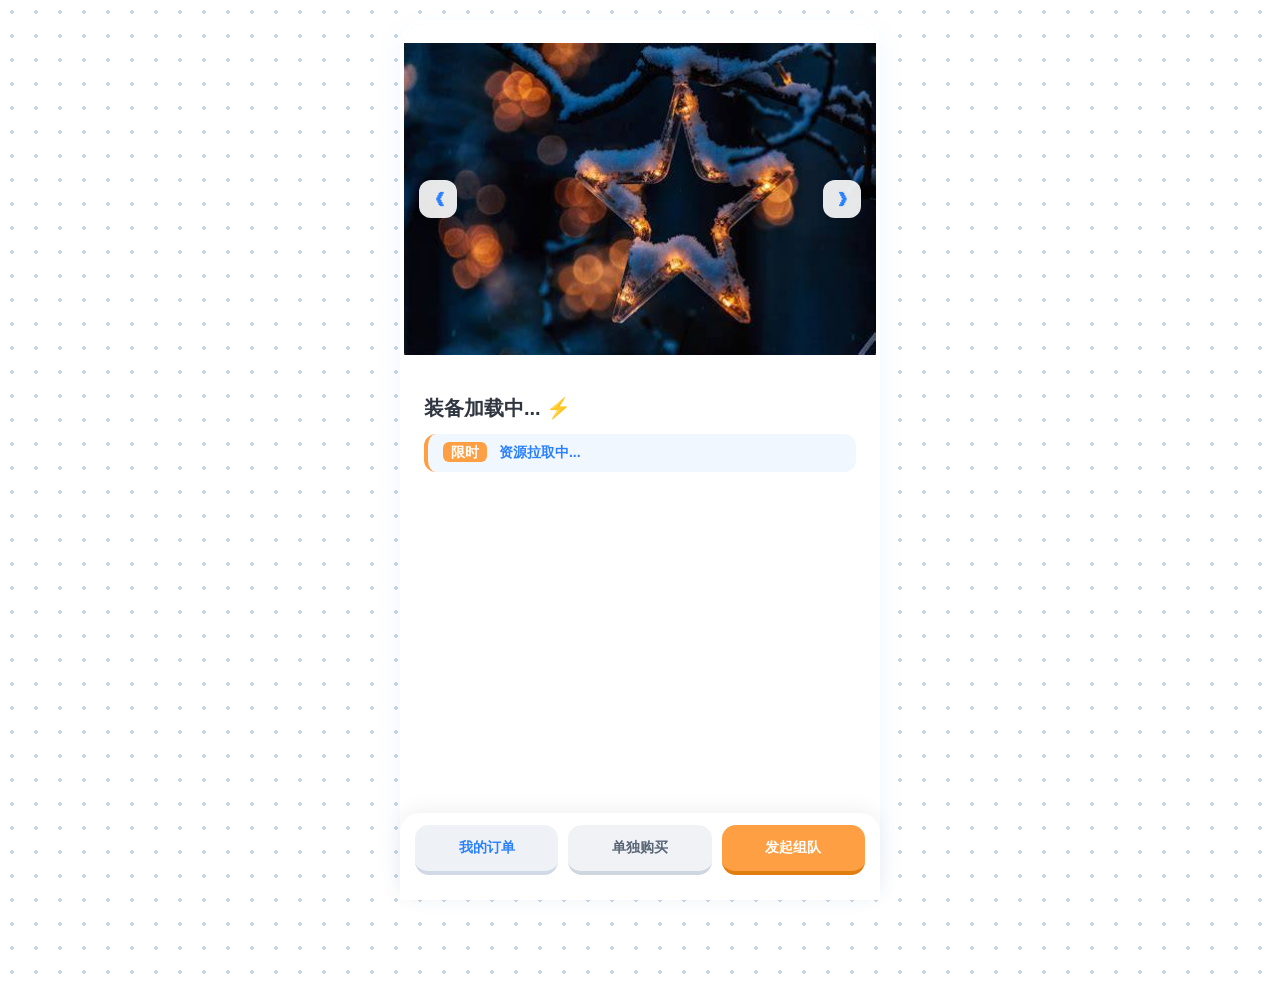
==== commit 42173d13: "前端和退单" ====
--- a/docs/dev-ops/nginx/html/index.html
+++ b/docs/dev-ops/nginx/html/index.html
@@ -33,6 +33,7 @@
     <div class="group-buy-list" id="groupBuyList"></div>
 
     <div class="bottom-bar">
+        <button class="btn-orders" id="btnOrders">我的订单</button>
         <button class="btn-buy-alone buy-btn" id="btnBuyAlone" data-amount="100">单独购买</button>
         <button class="btn-buy-group buy-btn" id="btnBuyGroup" data-amount="40">发起组队</button>
     </div>
--- a/docs/dev-ops/nginx/html/CSS/index.css
+++ b/docs/dev-ops/nginx/html/CSS/index.css
@@ -111,21 +111,58 @@
 .join-btn:hover { background: var(--primary-hover); transform: translateY(-2px); }
 .join-btn:active { transform: translateY(2px) scale(0.95); box-shadow: 0 2px 5px rgba(43, 128, 255, 0.3); }
 
-/* 底部操作栏 */
+/* ==========================================
+   底部操作栏 (包含我的订单、单独购买、发起组队)
+   ========================================== */
 .bottom-bar {
     position: fixed; bottom: 0; left: 0; right: 0; max-width: 480px; margin: 0 auto;
-    background: #fff; display: flex; padding: 12px 20px 20px; box-shadow: 0 -4px 20px rgba(0,0,0,0.06);
-    gap: 15px; z-index: 50; border-top-left-radius: 20px; border-top-right-radius: 20px;
+    background: #fff; display: flex; padding: 12px 15px 25px;
+    box-shadow: 0 -4px 20px rgba(0,0,0,0.06);
+    gap: 10px; z-index: 50; border-top-left-radius: 20px; border-top-right-radius: 20px;
+    align-items: flex-end; /* 底部对齐，防止缩放时抖动 */
 }
-.btn-buy-alone, .btn-buy-group {
-    flex: 1; padding: 14px 0; border: none; border-radius: 14px; font-size: 15px;
-    font-weight: 800; cursor: pointer; transition: all 0.2s cubic-bezier(0.4, 0, 0.2, 1);
+
+/* 三个按钮通用的基础样式 */
+.btn-orders, .btn-buy-alone, .btn-buy-group {
+    flex: 1; /* 默认平分空间 */
+    padding: 14px 0; border: none; border-radius: 14px; font-size: 14px;
+    font-weight: 800; cursor: pointer;
+    transition: all 0.3s cubic-bezier(0.34, 1.56, 0.64, 1); /* 弹性过渡动画 */
+    white-space: nowrap;
+    position: relative;
 }
+
+/* 我的订单 - 样式 */
+.btn-orders { background: #eef2f7; color: var(--primary-color); border-bottom: 4px solid #d1d9e6; }
+/* 单独购买 - 样式 */
 .btn-buy-alone { background: #f1f2f6; color: #576574; border-bottom: 4px solid #ced6e0; }
+/* 发起组队 - 样式 */
 .btn-buy-group { background: var(--accent-color); color: white; border-bottom: 4px solid #e17e10; }
-.btn-buy-alone:active, .btn-buy-group:active { transform: translateY(4px); border-bottom-width: 0px; margin-bottom: 4px; }
 
-/* 通用弹窗样式 */
+/* 核心：鼠标悬停效果 (Hover) */
+/* 1. 悬停的按钮变大，并增加 flex 权重占用更多空间 */
+.bottom-bar button:hover {
+    flex: 1.8;              /* 让其他按钮让位置的关键：增加权重 */
+    transform: scale(1.1) translateY(-5px); /* 放大并上浮 */
+    z-index: 10;            /* 确保放大时遮挡关系正确 */
+    box-shadow: 0 8px 15px rgba(0,0,0,0.1);
+}
+
+/* 2. 点击时的反馈 */
+.bottom-bar button:active {
+    transform: translateY(2px) scale(0.95);
+    border-bottom-width: 0px;
+    margin-bottom: 4px; /* 补偿底边框消失的高度 */
+}
+
+/* 兼容小屏幕文字大小 */
+@media (max-width: 360px) {
+    .btn-orders, .btn-buy-alone, .btn-buy-group { font-size: 12px; }
+}
+
+/* ==========================================
+   通用弹窗样式
+   ========================================== */
 .modal-overlay {
     position: fixed; top: 0; left: 0; right: 0; bottom: 0;
     background: rgba(45, 52, 54, 0.7); backdrop-filter: blur(4px);
